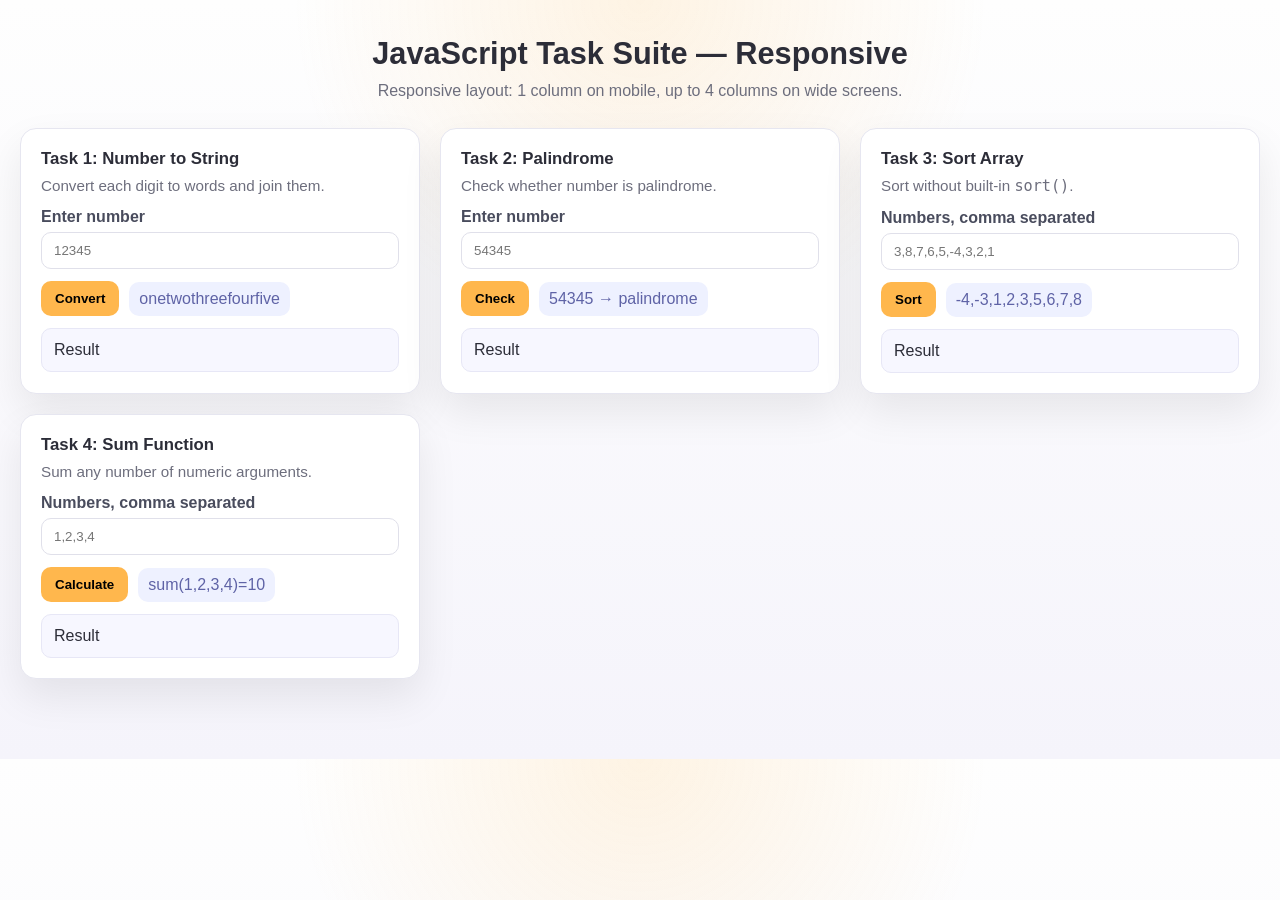
==== cs128hww.html @ bac64f2b "files stuff" ====
<!DOCTYPE html>
<html lang="en">

<head>
    <meta charset="UTF-8" />
    <meta name="viewport" content="width=device-width, initial-scale=1.0" />
    <title>CS128 JavaScript Homework — Responsive</title>
    <style>
         :root {
            --bg: #f5f4fb;
            --card: #fff;
            --accent: #ffb74d;
            --accent-dark: #f49f26;
            --text: #2c2d38;
            --muted: #6d6e7d;
            --border: #e6e6f0;
            --shadow: 0 18px 40px rgba(0, 0, 0, 0.08);
        }
        
        * {
            box-sizing: border-box;
        }
        
        body {
            margin: 0;
            font-family: 'Segoe UI', Tahoma, Geneva, Verdana, sans-serif;
            background: radial-gradient(circle at top, rgba(255, 183, 77, 0.15), transparent 35%), linear-gradient(180deg, #fefefe 0%, #f5f4fb 100%);
            color: var(--text);
        }
        
        .page {
            max-width: 1300px;
            margin: 0 auto;
            padding: 36px 20px 80px;
        }
        
        header {
            text-align: center;
            margin-bottom: 28px;
        }
        
        header h1 {
            margin: 0;
            font-size: clamp(1.6rem, 2.4vw, 2.6rem);
        }
        
        header p {
            margin: 10px auto 0;
            max-width: 720px;
            color: var(--muted);
        }
        
        .grid {
            display: grid;
            grid-template-columns: 1fr;
            gap: 20px;
        }
        
        @media (min-width: 640px) {
            .grid {
                grid-template-columns: repeat(2, 1fr);
            }
        }
        
        @media (min-width: 1000px) {
            .grid {
                grid-template-columns: repeat(3, 1fr);
            }
        }
        
        @media (min-width: 1400px) {
            .grid {
                grid-template-columns: repeat(4, 1fr);
            }
        }
        
        .task-card {
            background: var(--card);
            border: 1px solid var(--border);
            border-radius: 16px;
            padding: 20px;
            box-shadow: var(--shadow);
        }
        
        .task-card h2 {
            margin: 0 0 8px;
            font-size: 1.05rem;
        }
        
        .task-card .description {
            margin: 0 0 14px;
            color: var(--muted);
            font-size: 0.95rem;
        }
        
        .field {
            margin-bottom: 12px;
        }
        
        .field label {
            display: block;
            margin-bottom: 6px;
            font-weight: 600;
            color: #494c5d;
        }
        
        .field input {
            width: 100%;
            padding: 10px 12px;
            border-radius: 10px;
            border: 1px solid #e0e0ea;
        }
        
        .controls {
            display: flex;
            gap: 10px;
            align-items: center;
            margin-bottom: 12px;
        }
        
        .controls button {
            background: var(--accent);
            border: none;
            padding: 10px 14px;
            border-radius: 10px;
            font-weight: 700;
            cursor: pointer;
        }
        
        .controls button:hover {
            background: var(--accent-dark);
        }
        
        .controls .hint {
            background: #eef1ff;
            padding: 8px 10px;
            border-radius: 10px;
            color: #5f63a6;
        }
        
        .output {
            min-height: 42px;
            padding: 12px;
            border-radius: 10px;
            background: #f7f7ff;
            border: 1px solid #e7e7f6;
        }
    </style>
</head>

<body>
    <div class="page">
        <header>
            <h1>JavaScript Task Suite — Responsive</h1>
            <p>Responsive layout: 1 column on mobile, up to 4 columns on wide screens.</p>
        </header>

        <div class="grid">
            <section class="task-card">
                <h2>Task 1: Number to String</h2>
                <p class="description">Convert each digit to words and join them.</p>
                <div class="field"><label>Enter number</label><input id="n1" placeholder="12345"></div>
                <div class="controls"><button onclick="convertNumberToString()">Convert</button>
                    <div class="hint">onetwothreefourfive</div>
                </div>
                <div class="output" id="r1">Result</div>
            </section>

            <section class="task-card">
                <h2>Task 2: Palindrome</h2>
                <p class="description">Check whether number is palindrome.</p>
                <div class="field"><label>Enter number</label><input id="n2" placeholder="54345"></div>
                <div class="controls"><button onclick="checkPalindrome()">Check</button>
                    <div class="hint">54345 → palindrome</div>
                </div>
                <div class="output" id="r2">Result</div>
            </section>

            <section class="task-card">
                <h2>Task 3: Sort Array</h2>
                <p class="description">Sort without built-in <code>sort()</code>.</p>
                <div class="field"><label>Numbers, comma separated</label><input id="n3" placeholder="3,8,7,6,5,-4,3,2,1"></div>
                <div class="controls"><button onclick="sortArrayManually()">Sort</button>
                    <div class="hint">-4,-3,1,2,3,5,6,7,8</div>
                </div>
                <div class="output" id="r3">Result</div>
            </section>

            <section class="task-card">
                <h2>Task 4: Sum Function</h2>
                <p class="description">Sum any number of numeric arguments.</p>
                <div class="field"><label>Numbers, comma separated</label><input id="n4" placeholder="1,2,3,4"></div>
                <div class="controls"><button onclick="sumNumbers()">Calculate</button>
                    <div class="hint">sum(1,2,3,4)=10</div>
                </div>
                <div class="output" id="r4">Result</div>
            </section>
        </div>

        <script>
            const digitNames = {
                '0': 'zero',
                '1': 'one',
                '2': 'two',
                '3': 'three',
                '4': 'four',
                '5': 'five',
                '6': 'six',
                '7': 'seven',
                '8': 'eight',
                '9': 'nine'
            };

            function convertNumberToString() {
                const i = document.getElementById('n1').value.trim(),
                    o = document.getElementById('r1');
                if (!i) {
                    o.textContent = 'Please enter a number.';
                    return
                }
                const c = i.replace(/\s+/g, '');
                if (!/^[-+]?\d+$/.test(c)) {
                    o.textContent = 'Only whole numbers are allowed.';
                    return
                }
                const s = c.startsWith('-') ? 'minus' : c.startsWith('+') ? 'plus' : '';
                const d = c.replace(/^[-+]/, '').split('');
                o.textContent = (s ? s : '') + d.map(x => digitNames[x] || '?').join('');
            }

            function checkPalindrome() {
                const i = document.getElementById('n2').value.trim(),
                    o = document.getElementById('r2');
                if (!i) {
                    o.textContent = 'Please enter a number.';
                    return
                }
                const c = i.replace(/\s+/g, '');
                if (!/^[-+]?\d+$/.test(c)) {
                    o.textContent = 'Only whole numbers allowed.';
                    return
                }
                const n = c.replace(/^[-+]/, ''),
                    r = n.split('').reverse().join('');
                o.innerHTML = (n === r) ? `<strong>${c}</strong> is a palindrome.` : `<strong>${c}</strong> is not a palindrome.`
            }

            function sortArrayManually() {
                const i = document.getElementById('n3').value.trim(),
                    o = document.getElementById('r3');
                if (!i) {
                    o.textContent = 'Enter numbers.';
                    return
                }
                const vals = i.split(',').map(s => s.trim()).filter(Boolean);
                const nums = vals.map(Number);
                if (nums.some(Number.isNaN)) {
                    o.textContent = 'Invalid numbers.';
                    return
                }
                const arr = nums.slice();
                for (let a = 0; a < arr.length - 1; a++) {
                    for (let b = 0; b < arr.length - 1 - a; b++) {
                        if (arr[b] > arr[b + 1]) {
                            [arr[b], arr[b + 1]] = [arr[b + 1], arr[b]]
                        }
                    }
                }
                o.textContent = arr.join(', ')
            }

            function sumNumbers() {
                const i = document.getElementById('n4').value.trim(),
                    o = document.getElementById('r4');
                if (!i) {
                    o.textContent = 'Enter numbers.';
                    return
                }
                const vals = i.split(',').map(s => s.trim()).filter(Boolean);
                const nums = vals.map(Number);
                if (nums.some(Number.isNaN)) {
                    o.textContent = 'Invalid numbers.';
                    return
                }
                let t = 0;
                for (let v of nums) t += v;
                o.innerHTML = `sum(${nums.join(', ')}) = <strong>${t}</strong>`
            }
        </script>
</body>

</html>
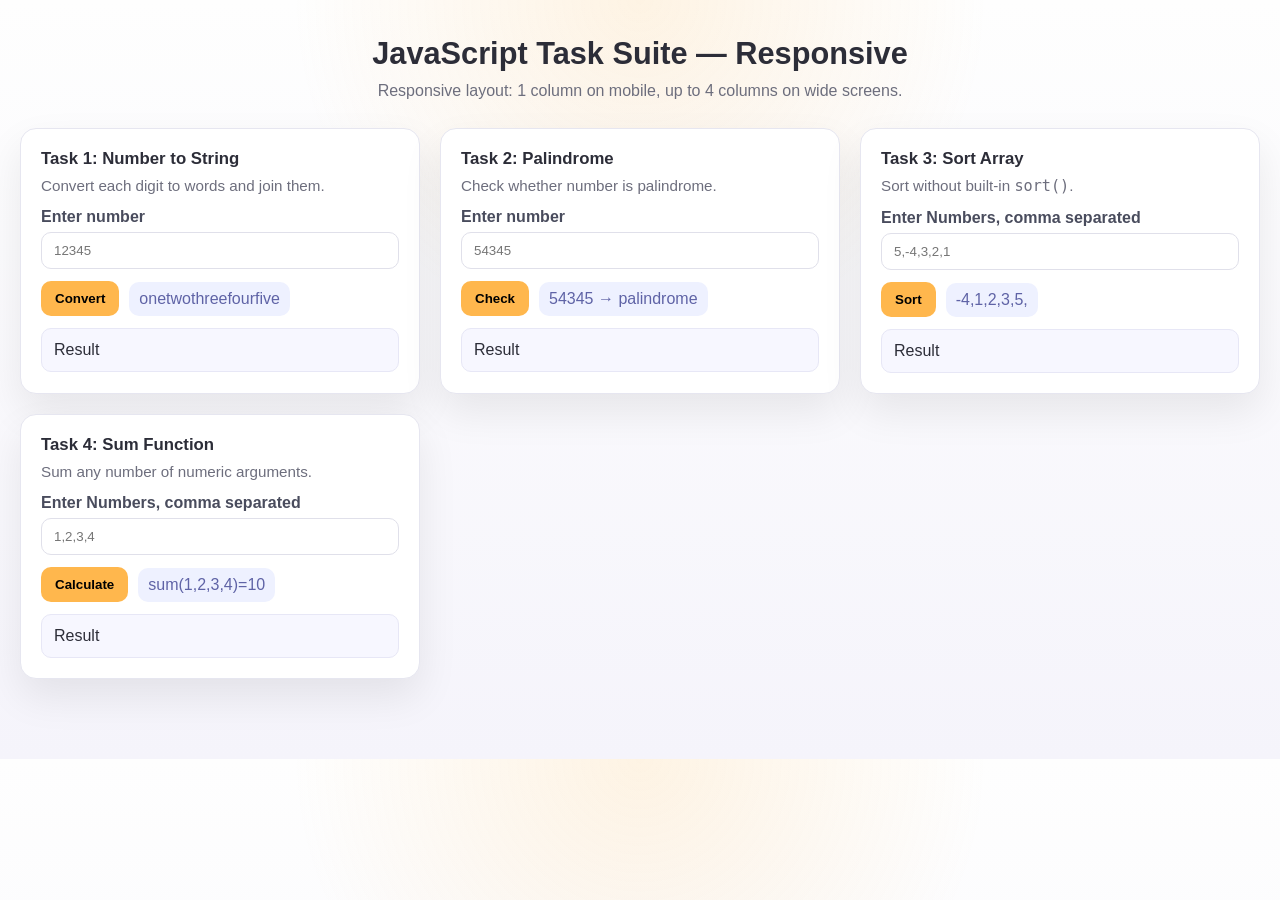
==== commit de89ab09: "Update cs128hww.html edit" ====
--- a/cs128hww.html
+++ b/cs128hww.html
@@ -179,9 +179,9 @@
             <section class="task-card">
                 <h2>Task 3: Sort Array</h2>
                 <p class="description">Sort without built-in <code>sort()</code>.</p>
-                <div class="field"><label>Numbers, comma separated</label><input id="n3" placeholder="3,8,7,6,5,-4,3,2,1"></div>
+                <div class="field"><label>Enter Numbers, comma separated</label><input id="n3" placeholder="5,-4,3,2,1"></div>
                 <div class="controls"><button onclick="sortArrayManually()">Sort</button>
-                    <div class="hint">-4,-3,1,2,3,5,6,7,8</div>
+                    <div class="hint">-4,1,2,3,5,</div>
                 </div>
                 <div class="output" id="r3">Result</div>
             </section>
@@ -189,7 +189,7 @@
             <section class="task-card">
                 <h2>Task 4: Sum Function</h2>
                 <p class="description">Sum any number of numeric arguments.</p>
-                <div class="field"><label>Numbers, comma separated</label><input id="n4" placeholder="1,2,3,4"></div>
+                <div class="field"><label>Enter Numbers, comma separated</label><input id="n4" placeholder="1,2,3,4"></div>
                 <div class="controls"><button onclick="sumNumbers()">Calculate</button>
                     <div class="hint">sum(1,2,3,4)=10</div>
                 </div>
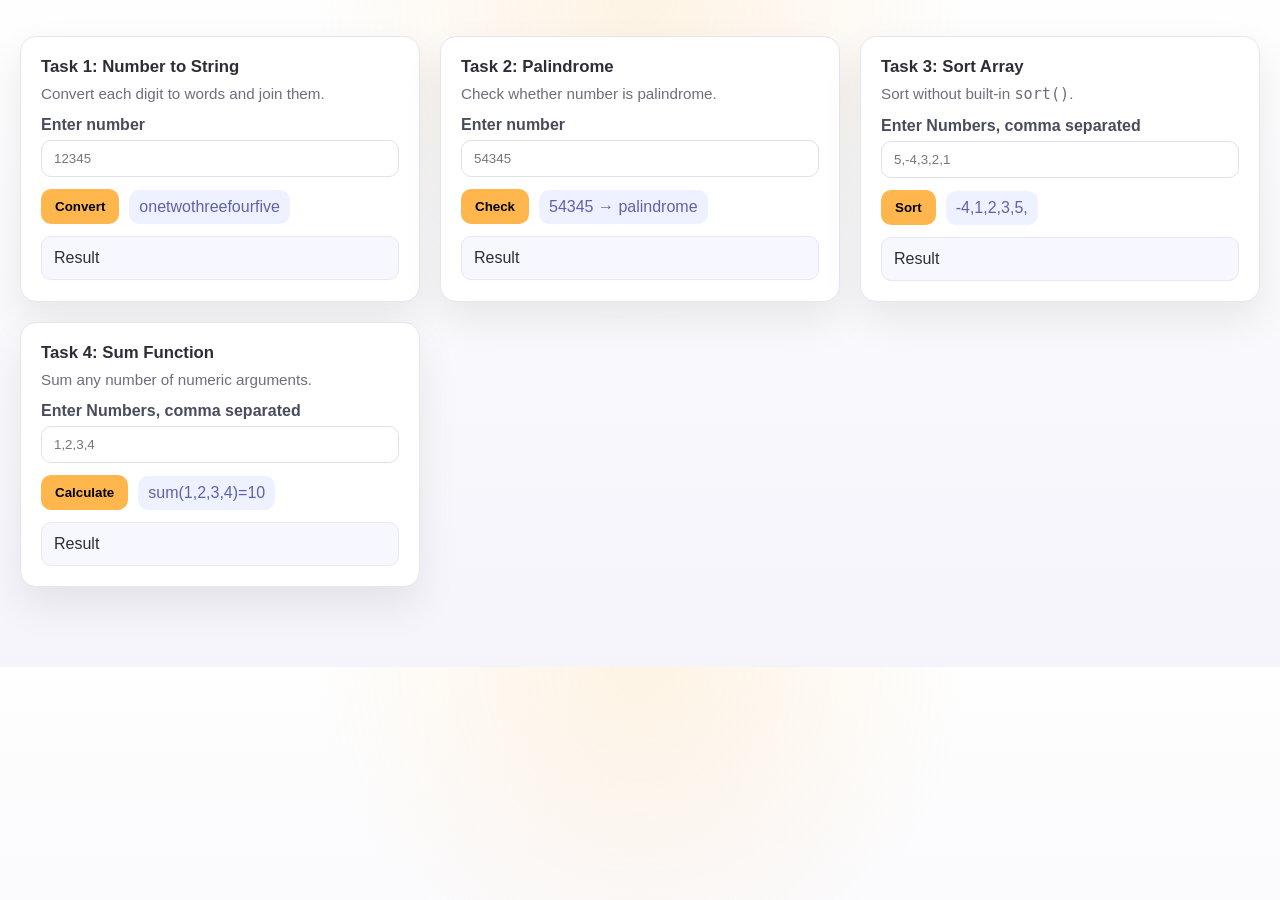
==== commit ec4c353b: "Update cs128hww.html" ====
--- a/cs128hww.html
+++ b/cs128hww.html
@@ -150,10 +150,6 @@
 
 <body>
     <div class="page">
-        <header>
-            <h1>JavaScript Task Suite — Responsive</h1>
-            <p>Responsive layout: 1 column on mobile, up to 4 columns on wide screens.</p>
-        </header>
 
         <div class="grid">
             <section class="task-card">
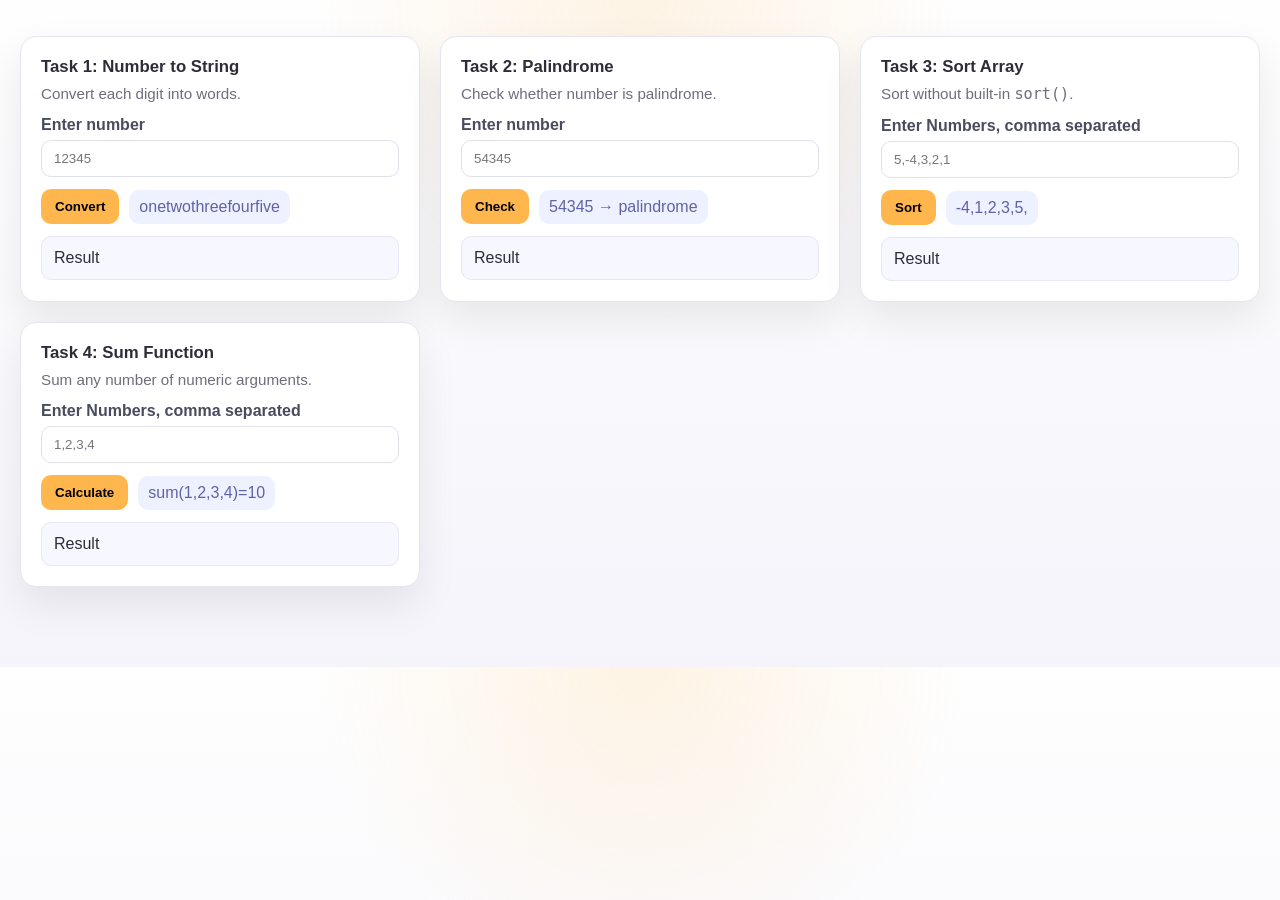
==== commit a6bfdad5: "Update cs128hww.html" ====
--- a/cs128hww.html
+++ b/cs128hww.html
@@ -154,7 +154,7 @@
         <div class="grid">
             <section class="task-card">
                 <h2>Task 1: Number to String</h2>
-                <p class="description">Convert each digit to words and join them.</p>
+                <p class="description">Convert each digit into words.</p>
                 <div class="field"><label>Enter number</label><input id="n1" placeholder="12345"></div>
                 <div class="controls"><button onclick="convertNumberToString()">Convert</button>
                     <div class="hint">onetwothreefourfive</div>
@@ -216,7 +216,7 @@
                 }
                 const c = i.replace(/\s+/g, '');
                 if (!/^[-+]?\d+$/.test(c)) {
-                    o.textContent = 'Only whole numbers are allowed.';
+                    o.textContent = 'Only numbers are allowed.';
                     return
                 }
                 const s = c.startsWith('-') ? 'minus' : c.startsWith('+') ? 'plus' : '';
@@ -233,7 +233,7 @@
                 }
                 const c = i.replace(/\s+/g, '');
                 if (!/^[-+]?\d+$/.test(c)) {
-                    o.textContent = 'Only whole numbers allowed.';
+                    o.textContent = 'Only numbers allowed.';
                     return
                 }
                 const n = c.replace(/^[-+]/, ''),
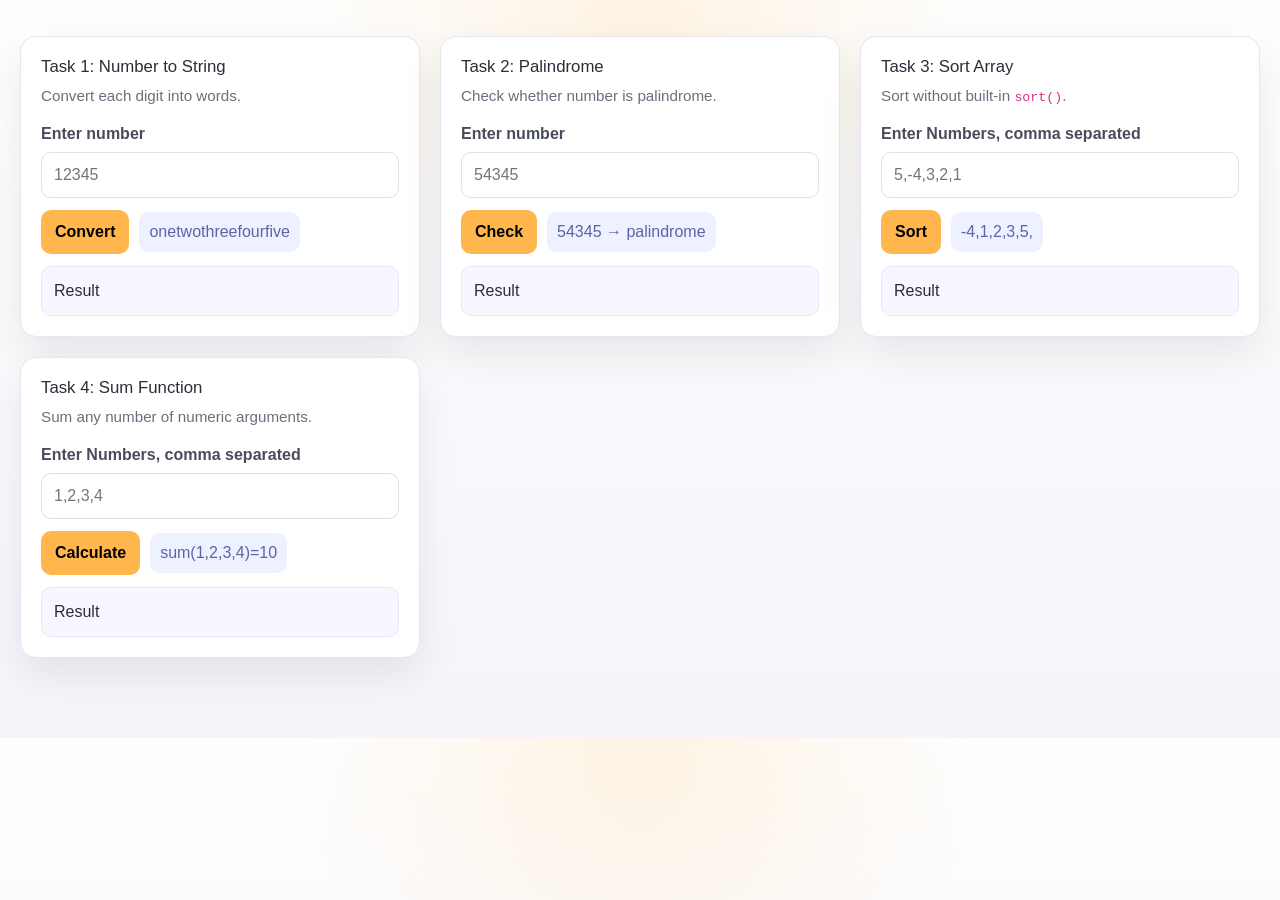
==== commit 87892742: "Update cs128hww.html" ====
--- a/cs128hww.html
+++ b/cs128hww.html
@@ -4,7 +4,9 @@
 <head>
     <meta charset="UTF-8" />
     <meta name="viewport" content="width=device-width, initial-scale=1.0" />
-    <title>CS128 JavaScript Homework — Responsive</title>
+    <title>CS128 Homework</title>
+    <link href="https://cdn.jsdelivr.net/npm/bootstrap@5.0.2/dist/css/bootstrap.min.css" rel="stylesheet" integrity="sha384-EVSTQN3/azprG1Anm3QDgpJLIm9Nao0Yz1ztcQTwFspd3yD65VohhpuuCOmLASjC" crossorigin="anonymous">
+    <script src="https://cdn.jsdelivr.net/npm/bootstrap@5.0.2/dist/js/bootstrap.bundle.min.js" integrity="sha384-MrcW6ZMFYlzcLA8Nl+NtUVF0sA7MsXsP1UyJoMp4YLEuNSfAP+JcXn/tWtIaxVXM" crossorigin="anonymous"></script>
     <style>
          :root {
             --bg: #f5f4fb;
@@ -32,22 +34,6 @@
             max-width: 1300px;
             margin: 0 auto;
             padding: 36px 20px 80px;
-        }
-        
-        header {
-            text-align: center;
-            margin-bottom: 28px;
-        }
-        
-        header h1 {
-            margin: 0;
-            font-size: clamp(1.6rem, 2.4vw, 2.6rem);
-        }
-        
-        header p {
-            margin: 10px auto 0;
-            max-width: 720px;
-            color: var(--muted);
         }
         
         .grid {
